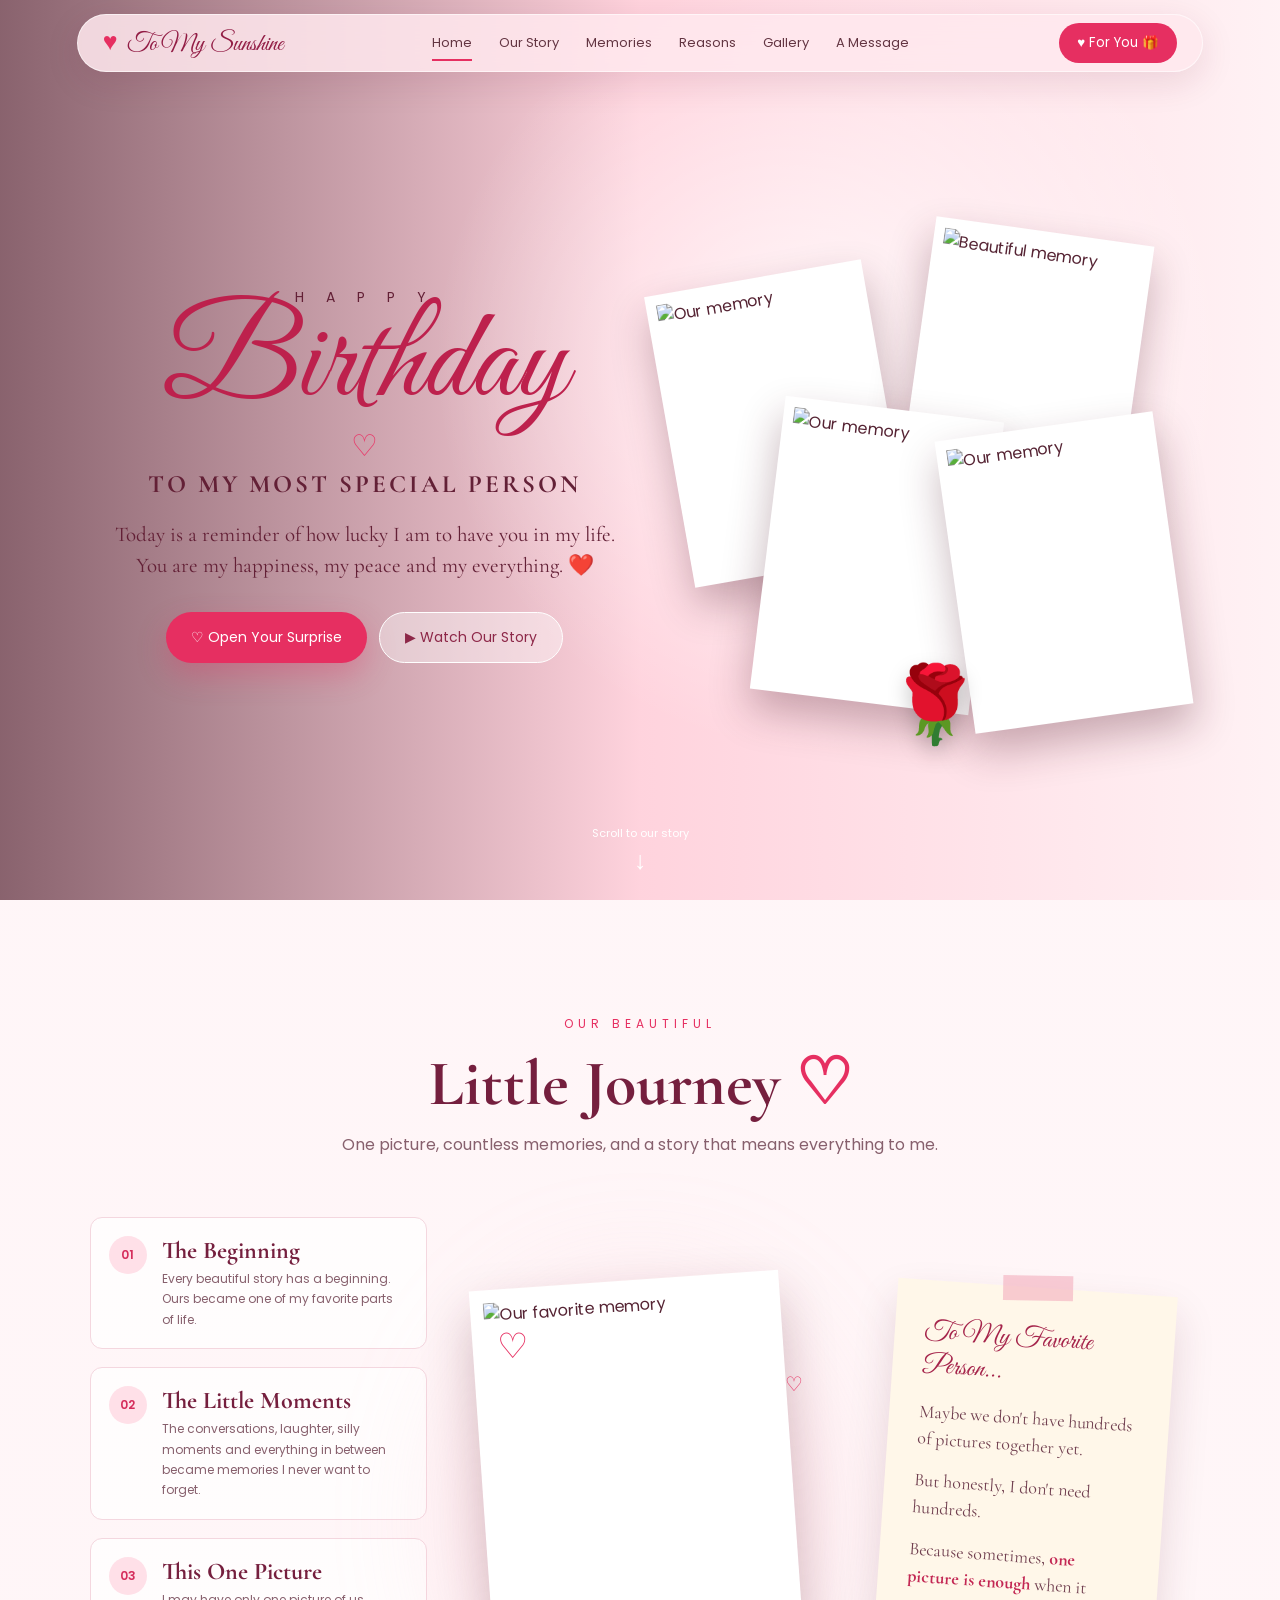
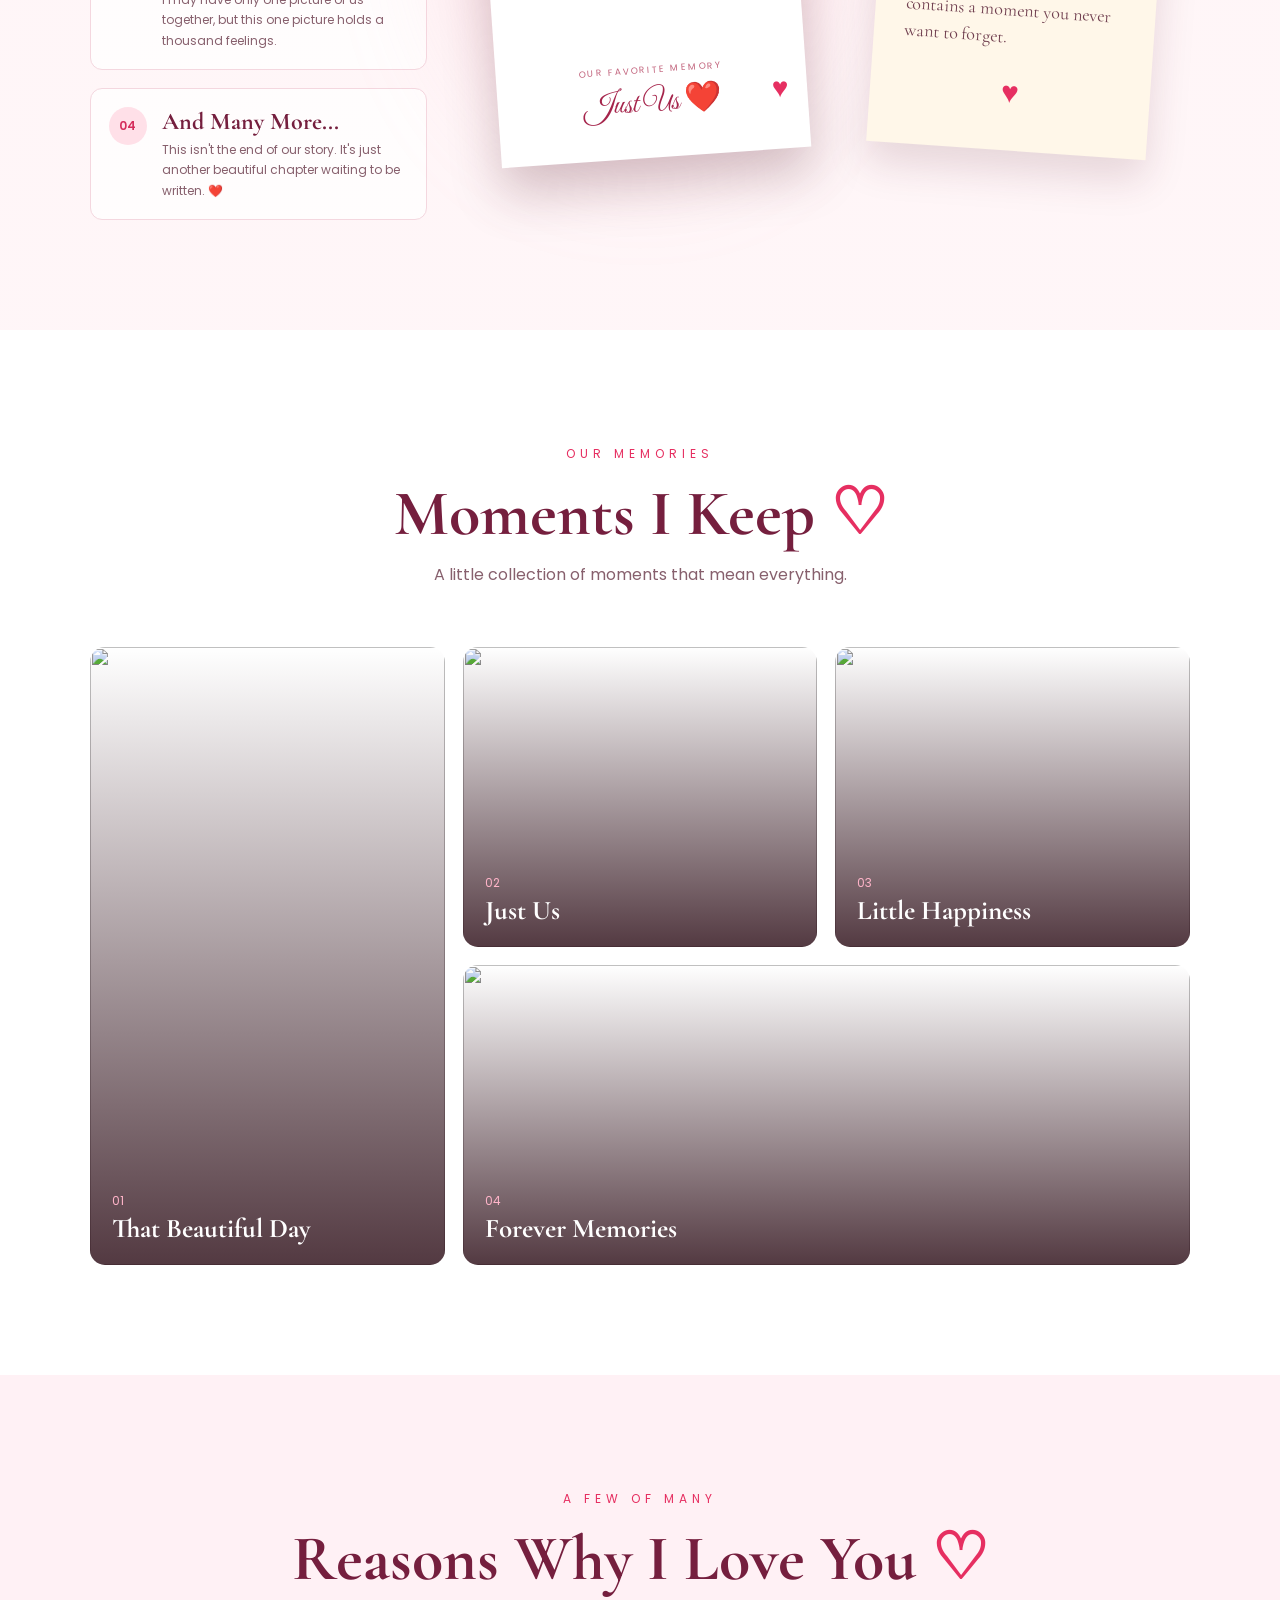
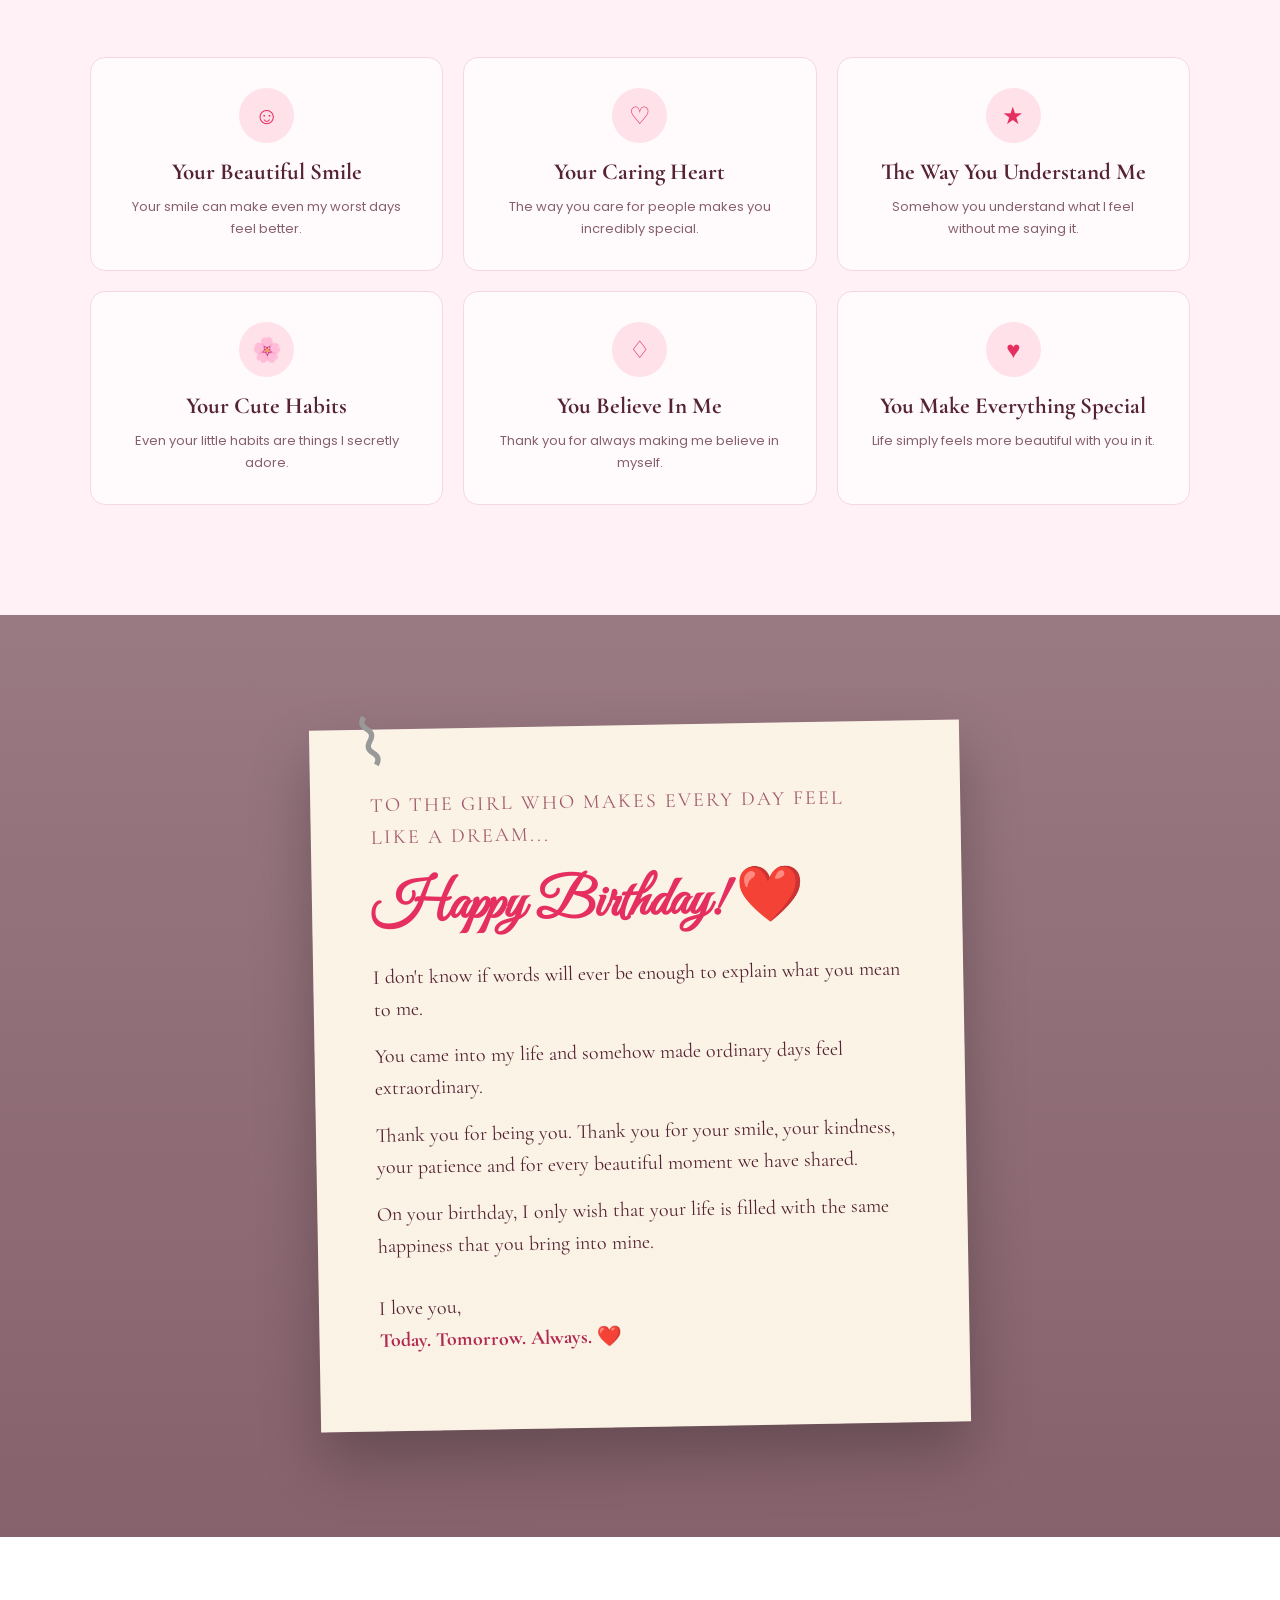
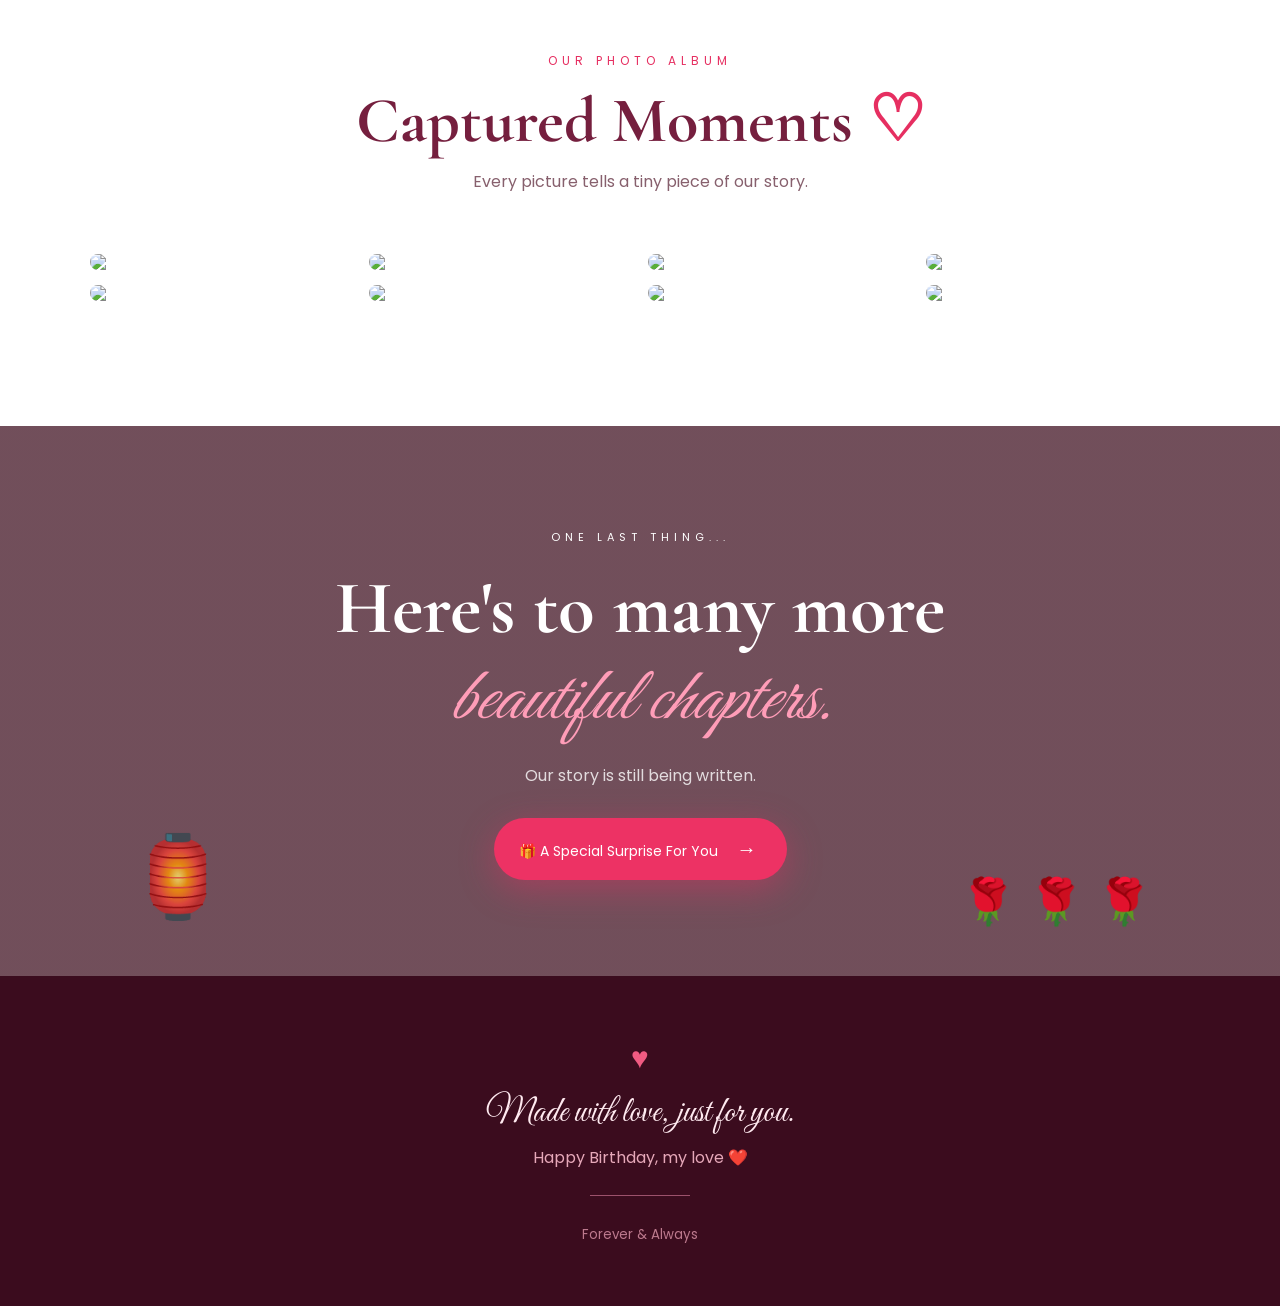
==== index.html @ 9d76958a "Add files via upload" ====
<!DOCTYPE html>
<html lang="en">
<head>
    <meta charset="UTF-8">
    <meta name="viewport" content="width=device-width, initial-scale=1.0">

    <title>To My Sunshine ❤️</title>

    <link rel="preconnect" href="https://fonts.googleapis.com">
    <link rel="preconnect" href="https://fonts.gstatic.com" crossorigin>

    <link href="https://fonts.googleapis.com/css2?family=Cormorant+Garamond:wght@400;500;600;700&family=Great+Vibes&family=Poppins:wght@300;400;500;600&display=swap" rel="stylesheet">

    <link rel="stylesheet" href="style.css">
</head>

<body>

    <!-- Floating Hearts -->
    <div class="hearts-container"></div>


    <!-- ================= NAVBAR ================= -->

    <header class="navbar">

        <div class="logo">
            <span>♥</span>
            To My Sunshine
        </div>

        <nav>
            <a href="#home" class="active">Home</a>
            <a href="#story">Our Story</a>
            <a href="#memories">Memories</a>
            <a href="#reasons">Reasons</a>
            <a href="#gallery">Gallery</a>
            <a href="#message">A Message</a>
        </nav>

        <button class="nav-surprise" onclick="openSurprise()">
            ♥ For You 🎁
        </button>

    </header>


    <!-- ================= HERO ================= -->

    <section class="hero" id="home">

        <div class="hero-overlay"></div>

        <div class="hero-content">

            <div class="hero-text">

                <p class="small-title">H A P P Y</p>

                <h1>Birthday</h1>

                <div class="underline-heart">♡</div>

                <h2>To My Most Special Person</h2>

                <p class="hero-description">
                    Today is a reminder of how lucky I am
                    to have you in my life.
                    You are my happiness,
                    my peace and my everything. ❤️
                </p>

                <div class="hero-buttons">

                    <button class="primary-btn" onclick="openSurprise()">
                        ♡ Open Your Surprise
                    </button>

                    <button class="secondary-btn" onclick="scrollToStory()">
                        ▶ Watch Our Story
                    </button>

                </div>

            </div>


            <!-- Hero Collage -->

            <div class="hero-collage">

                <div class="polaroid photo-one">
                    <img src="images/girl1.jpeg" alt="Our memory">
                </div>

                <div class="polaroid photo-two">
                    <img src="images/girl2.jpeg" alt="Beautiful memory">
                </div>

                <div class="polaroid photo-three">
                    <img src="images/memory1.jpeg" alt="Our memory">
                </div>

                <div class="polaroid photo-four">
                    <img src="images/memory2.jpeg" alt="Our memory">
                </div>

                <div class="rose-decoration">
                    🌹
                </div>

            </div>

        </div>

        <div class="scroll-indicator">
            <span>Scroll to our story</span>
            <div>↓</div>
        </div>

    </section>


    <!-- ================= STORY ================= -->

   
   <!-- ================= LITTLE JOURNEY ================= -->

<section class="story section" id="story">

    <div class="section-heading">

        <span>OUR BEAUTIFUL</span>

        <h2>Little Journey <i>♡</i></h2>

        <p>
            One picture, countless memories, and a story that means everything to me.
        </p>

    </div>


    <div class="love-journey">

        <!-- LEFT SIDE -->
        <div class="journey-content">

            <div class="journey-card">
                <span class="journey-number">01</span>

                <div>
                    <h3>The Beginning</h3>

                    <p>
                        Every beautiful story has a beginning.
                        Ours became one of my favorite parts of life.
                    </p>
                </div>
            </div>


            <div class="journey-card">
                <span class="journey-number">02</span>

                <div>
                    <h3>The Little Moments</h3>

                    <p>
                        The conversations, laughter, silly moments
                        and everything in between became memories
                        I never want to forget.
                    </p>
                </div>
            </div>


            <div class="journey-card">
                <span class="journey-number">03</span>

                <div>
                    <h3>This One Picture</h3>

                    <p>
                        I may have only one picture of us together,
                        but this one picture holds a thousand feelings.
                    </p>
                </div>
            </div>


            <div class="journey-card">
                <span class="journey-number">04</span>

                <div>
                    <h3>And Many More...</h3>

                    <p>
                        This isn't the end of our story.
                        It's just another beautiful chapter
                        waiting to be written. ❤️
                    </p>
                </div>
            </div>

        </div>


        <!-- CENTER PHOTO -->
        <div class="journey-photo">

            <div class="photo-glow"></div>

            <div class="journey-polaroid">

                <img
                    src="images/couple.jpeg"
                    alt="Our favorite memory"
                >

                <div class="photo-caption">
                    <span>OUR FAVORITE MEMORY</span>
                    <h3>Just Us ❤️</h3>
                </div>

            </div>

            <div class="photo-heart heart-one">♡</div>
            <div class="photo-heart heart-two">♥</div>
            <div class="photo-heart heart-three">♡</div>

        </div>


        <!-- RIGHT SIDE -->
        <div class="journey-note">

            <div class="note-paper">

                <span>To My Favorite Person...</span>

                <p>
                    Maybe we don't have hundreds of pictures
                    together yet.
                </p>

                <p>
                    But honestly, I don't need hundreds.
                </p>

                <p>
                    Because sometimes,
                    <strong>one picture is enough</strong>
                    when it contains a moment
                    you never want to forget.
                </p>

                <div class="note-heart">
                    ♥
                </div>

            </div>

        </div>

    </div>

</section>

    <!-- ================= MEMORIES ================= -->

    <section class="memories section" id="memories">

        <div class="section-heading">

            <span>OUR MEMORIES</span>

            <h2>Moments I Keep <i>♡</i></h2>

            <p>
                A little collection of moments that mean everything.
            </p>

        </div>


        <div class="memory-grid">

            <div class="memory-card large">
                <img src="images/memory1.jpeg">
                <div class="memory-caption">
                    <span>01</span>
                    <h3>That Beautiful Day</h3>
                </div>
            </div>


            <div class="memory-card">
                <img src="images/memory2.jpeg">
                <div class="memory-caption">
                    <span>02</span>
                    <h3>Just Us</h3>
                </div>
            </div>


            <div class="memory-card">
                <img src="images/memory3.jpeg">
                <div class="memory-caption">
                    <span>03</span>
                    <h3>Little Happiness</h3>
                </div>
            </div>


            <div class="memory-card wide">
                <img src="images/memory4.jpeg">
                <div class="memory-caption">
                    <span>04</span>
                    <h3>Forever Memories</h3>
                </div>
            </div>

        </div>

    </section>


    <!-- ================= REASONS ================= -->

    <section class="reasons section" id="reasons">

        <div class="section-heading">

            <span>A FEW OF MANY</span>

            <h2>Reasons Why I Love You <i>♡</i></h2>

        </div>


        <div class="reasons-grid">

            <div class="reason-card">

                <div class="reason-icon">☺</div>

                <h3>Your Beautiful Smile</h3>

                <p>
                    Your smile can make even my worst days feel better.
                </p>

            </div>


            <div class="reason-card">

                <div class="reason-icon">♡</div>

                <h3>Your Caring Heart</h3>

                <p>
                    The way you care for people makes you incredibly special.
                </p>

            </div>


            <div class="reason-card">

                <div class="reason-icon">★</div>

                <h3>The Way You Understand Me</h3>

                <p>
                    Somehow you understand what I feel without me saying it.
                </p>

            </div>


            <div class="reason-card">

                <div class="reason-icon">🌸</div>

                <h3>Your Cute Habits</h3>

                <p>
                    Even your little habits are things I secretly adore.
                </p>

            </div>


            <div class="reason-card">

                <div class="reason-icon">♢</div>

                <h3>You Believe In Me</h3>

                <p>
                    Thank you for always making me believe in myself.
                </p>

            </div>


            <div class="reason-card">

                <div class="reason-icon">♥</div>

                <h3>You Make Everything Special</h3>

                <p>
                    Life simply feels more beautiful with you in it.
                </p>

            </div>

        </div>

    </section>


    <!-- ================= LETTER ================= -->

    <section class="message section" id="message">

        <div class="letter-wrapper">

            <div class="paperclip">⌇</div>

            <div class="letter">

                <p class="letter-small">
                    TO THE GIRL WHO MAKES EVERY DAY FEEL LIKE A DREAM...
                </p>

                <h2>Happy Birthday! ❤️</h2>

                <p>
                    I don't know if words will ever be enough to explain
                    what you mean to me.
                </p>

                <p>
                    You came into my life and somehow made ordinary days
                    feel extraordinary.
                </p>

                <p>
                    Thank you for being you.
                    Thank you for your smile, your kindness,
                    your patience and for every beautiful moment
                    we have shared.
                </p>

                <p>
                    On your birthday, I only wish that your life
                    is filled with the same happiness that you bring
                    into mine.
                </p>

                <p class="signature">
                    I love you,<br>
                    <strong>Today. Tomorrow. Always. ❤️</strong>
                </p>

            </div>

        </div>

    </section>


    <!-- ================= GALLERY ================= -->

    <section class="gallery section" id="gallery">

        <div class="section-heading">

            <span>OUR PHOTO ALBUM</span>

            <h2>Captured Moments <i>♡</i></h2>

            <p>
                Every picture tells a tiny piece of our story.
            </p>

        </div>


        <div class="gallery-grid">

            <div class="gallery-item">
                <img src="images/girl1.jpeg" onclick="openLightbox(this)">
            </div>

            <div class="gallery-item">
                <img src="images/memory1.jpeg" onclick="openLightbox(this)">
            </div>

            <div class="gallery-item">
                <img src="images/memory2.jpeg" onclick="openLightbox(this)">
            </div>

            <div class="gallery-item">
                <img src="images/memory3.jpeg" onclick="openLightbox(this)">
            </div>

            <div class="gallery-item">
                <img src="images/memory4.jpeg" onclick="openLightbox(this)">
            </div>

            <div class="gallery-item">
                <img src="images/memory5.jpeg" onclick="openLightbox(this)">
            </div>

            <div class="gallery-item">
                <img src="images/memory6.jpeg" onclick="openLightbox(this)">
            </div>

            <div class="gallery-item">
                <img src="images/girl2.jpeg" onclick="openLightbox(this)">
            </div>

        </div>

    </section>


    <!-- ================= FINAL SURPRISE ================= -->

    <section class="final-surprise">

        <div class="lantern">🏮</div>

        <div class="final-content">

            <span>ONE LAST THING...</span>

            <h2>
                Here's to many more
                <em>beautiful chapters.</em>
            </h2>

            <p>
                Our story is still being written.
            </p>

            <button class="surprise-btn" onclick="openSurprise()">
                🎁 A Special Surprise For You
                <span>→</span>
            </button>

        </div>

        <div class="final-roses">
            🌹 🌹 🌹
        </div>

    </section>


    <!-- ================= FOOTER ================= -->

    <footer>

        <div class="footer-heart">♥</div>

        <h3>Made with love, just for you.</h3>

        <p>
            Happy Birthday, my love ❤️
        </p>

        <div class="footer-line"></div>

        <small>
            Forever & Always
        </small>

    </footer>


    <!-- ================= LIGHTBOX ================= -->

    <div class="lightbox" id="lightbox" onclick="closeLightbox()">

        <button class="close-lightbox">×</button>

        <img id="lightbox-image" src="" alt="Memory">

    </div>


    <!-- ================= SURPRISE MODAL ================= -->

    <div class="surprise-modal" id="surpriseModal">

        <div class="surprise-box">

            <button class="close-modal" onclick="closeSurprise()">
                ×
            </button>

            <div class="surprise-hearts">
                ❤️ 💕 ❤️
            </div>

            <p>MY FAVORITE PERSON</p>

            <h2>
                Happy Birthday,
                <span>Beautiful ❤️</span>
            </h2>

            <div class="cake">
                🎂
            </div>

            <p class="surprise-message">
                If I could give you one thing today,
                it would be the ability to see yourself
                through my eyes.

                Then you would finally understand
                how incredibly special you are to me.
            </p>

            <h3>
                I Love You More Than Words Can Say ❤️
            </h3>

            <button onclick="closeSurprise()" class="modal-button">
                Keep This Moment Forever ♡
            </button>

        </div>

    </div>


    <script src="script.js"></script>

</body>
</html>
---- style.css ----
/* =========================================
   GLOBAL
========================================= */

* {
    margin: 0;
    padding: 0;
    box-sizing: border-box;
}

html {
    scroll-behavior: smooth;
}

body {
    background: #fff5f7;
    color: #552333;
    font-family: "Poppins", sans-serif;
    overflow-x: hidden;
}

img {
    width: 100%;
    display: block;
}

button {
    font-family: inherit;
    cursor: pointer;
}

a {
    text-decoration: none;
    color: inherit;
}


/* =========================================
   COLORS
========================================= */

:root {
    --pink: #e62f61;
    --dark-pink: #921d45;
    --light-pink: #fff0f4;
    --cream: #fff9f4;
    --text: #552333;
    --soft-text: #87606d;
}


/* =========================================
   FLOATING HEARTS
========================================= */

.hearts-container {
    position: fixed;
    inset: 0;
    pointer-events: none;
    z-index: 999;
    overflow: hidden;
}

.floating-heart {
    position: absolute;
    bottom: -30px;
    color: #ed4774;
    font-size: 18px;
    animation: floatHeart linear forwards;
    opacity: 0.7;
}

@keyframes floatHeart {

    0% {
        transform: translateY(0) rotate(0);
        opacity: 0;
    }

    10% {
        opacity: 0.8;
    }

    100% {
        transform: translateY(-110vh) rotate(360deg);
        opacity: 0;
    }
}


/* =========================================
   NAVBAR
========================================= */

.navbar {
    position: fixed;
    top: 14px;
    left: 6%;
    right: 6%;
    height: 58px;

    display: flex;
    align-items: center;
    justify-content: space-between;

    padding: 0 25px;

    border: 1px solid rgba(255,255,255,0.6);

    background: rgba(255, 232, 238, 0.86);

    backdrop-filter: blur(15px);

    border-radius: 40px;

    z-index: 1000;

    box-shadow: 0 10px 35px rgba(111, 24, 54, 0.12);
}

.logo {
    font-family: "Great Vibes", cursive;
    font-size: 25px;
    color: var(--dark-pink);
}

.logo span {
    font-family: sans-serif;
    color: var(--pink);
    margin-right: 5px;
}

.navbar nav {
    display: flex;
    gap: 27px;
}

.navbar nav a {
    font-size: 13px;
    color: #633542;
    position: relative;
}

.navbar nav a::after {
    content: "";
    position: absolute;
    left: 0;
    bottom: -8px;
    width: 0;
    height: 2px;
    background: var(--pink);
    transition: 0.3s;
}

.navbar nav a:hover::after,
.navbar nav a.active::after {
    width: 100%;
}

.nav-surprise {
    border: 0;
    background: var(--pink);
    color: white;
    padding: 10px 18px;
    border-radius: 25px;
}


/* =========================================
   HERO
========================================= */

.hero {
    min-height: 100vh;

    position: relative;

    display: flex;
    align-items: center;

    padding: 120px 7% 70px;

    background:
        linear-gradient(
            90deg,
            rgba(74, 20, 36, 0.65),
            rgba(255, 170, 190, 0.45),
            rgba(255, 240, 243, 0.65)
        ),
        url("images/hero.jpeg");

    background-size: cover;
    background-position: center;
}

.hero-overlay {
    position: absolute;
    inset: 0;

    background:
        radial-gradient(
            circle at 65% 40%,
            rgba(255,255,255,0.75),
            transparent 40%
        );
}

.hero-content {
    width: 100%;
    max-width: 1400px;

    margin: auto;

    display: grid;
    grid-template-columns: 1fr 1fr;

    align-items: center;

    position: relative;
    z-index: 2;
}

.hero-text {
    text-align: center;
    color: #632036;
}

.small-title {
    letter-spacing: 9px;
    font-size: 14px;
}

.hero-text h1 {
    font-family: "Great Vibes", cursive;
    font-size: clamp(80px, 10vw, 145px);
    line-height: 0.9;
    color: #bd214d;
    font-weight: 400;
}

.underline-heart {
    font-size: 30px;
    color: #e93869;
}

.hero-text h2 {
    text-transform: uppercase;
    letter-spacing: 3px;
    font-family: "Cormorant Garamond", serif;
    font-size: 25px;
}

.hero-description {
    max-width: 530px;
    margin: 20px auto;
    font-family: "Cormorant Garamond", serif;
    font-size: 21px;
    line-height: 1.5;
}

.hero-buttons {
    display: flex;
    justify-content: center;
    gap: 12px;
    margin-top: 30px;
}

.primary-btn,
.secondary-btn {
    padding: 14px 25px;
    border-radius: 30px;
    font-size: 14px;
    transition: 0.3s;
}

.primary-btn {
    border: 0;
    background: #e62f61;
    color: white;
    box-shadow: 0 12px 30px rgba(230,47,97,0.3);
}

.secondary-btn {
    background: rgba(255,255,255,0.4);
    border: 1px solid white;
    color: #8d2748;
}

.primary-btn:hover,
.secondary-btn:hover {
    transform: translateY(-4px);
}


/* =========================================
   HERO COLLAGE
========================================= */

.hero-collage {
    height: 570px;
    position: relative;
}

.polaroid {
    position: absolute;
    width: 220px;
    padding: 10px 10px 35px;
    background: white;
    box-shadow: 0 20px 40px rgba(73, 21, 37, 0.3);
    transition: 0.5s;
}

.polaroid img {
    height: 250px;
    object-fit: cover;
}

.polaroid:hover {
    transform: rotate(0deg) scale(1.08) !important;
    z-index: 20;
}

.photo-one {
    left: 5%;
    top: 15%;
    transform: rotate(-10deg);
}

.photo-two {
    right: 10%;
    top: 7%;
    transform: rotate(8deg);
}

.photo-three {
    left: 23%;
    bottom: 10%;
    transform: rotate(7deg);
}

.photo-four {
    right: 3%;
    bottom: 7%;
    transform: rotate(-8deg);
}

.rose-decoration {
    position: absolute;
    bottom: 0;
    left: 45%;
    font-size: 75px;
    filter: drop-shadow(0 10px 10px rgba(0,0,0,0.2));
}


/* =========================================
   SCROLL
========================================= */

.scroll-indicator {
    position: absolute;
    bottom: 20px;
    left: 50%;
    transform: translateX(-50%);
    text-align: center;
    color: white;
    font-size: 11px;
}

.scroll-indicator div {
    font-size: 25px;
    animation: bounce 1.5s infinite;
}

@keyframes bounce {
    50% {
        transform: translateY(8px);
    }
}


/* =========================================
   SECTIONS
========================================= */

.section {
    padding: 110px 7%;
}

.section-heading {
    text-align: center;
    margin-bottom: 60px;
}

.section-heading span {
    letter-spacing: 5px;
    font-size: 12px;
    color: var(--pink);
}

.section-heading h2 {
    margin: 10px 0;
    font-family: "Cormorant Garamond", serif;
    font-size: clamp(42px, 5vw, 65px);
    color: #751f3e;
}

.section-heading h2 i {
    color: var(--pink);
    font-style: normal;
}

.section-heading p {
    color: var(--soft-text);
}


/* =========================================
   STORY
========================================= */

.story {
    background:
        linear-gradient(#fff6f8e8, #fff6f8e8),
        url("images/paper-texture.jpeg");

    position: relative;
}

.timeline {
    max-width: 1000px;
    margin: auto;
    position: relative;
}

.timeline-line {
    position: absolute;
    left: 50%;
    top: 0;
    bottom: 0;
    width: 2px;
    background: #f1a9bc;
}

.timeline-item {
    display: flex;
    justify-content: center;
    position: relative;
    margin: 45px 0;
}

.timeline-heart {
    position: absolute;
    left: 50%;
    transform: translateX(-50%);

    width: 38px;
    height: 38px;

    display: grid;
    place-items: center;

    background: white;
    border: 2px solid #f17b9b;
    color: var(--pink);

    border-radius: 50%;

    z-index: 2;
}

.timeline-card {
    width: 43%;
    background: rgba(255,255,255,0.9);
    padding: 12px;
    border-radius: 12px;
    box-shadow: 0 15px 35px rgba(90,30,50,0.1);
}

.timeline-card img {
    height: 170px;
    object-fit: cover;
    border-radius: 7px;
    margin-bottom: 15px;
}

.timeline-card span {
    color: var(--pink);
    font-size: 11px;
    letter-spacing: 2px;
}

.timeline-card h3 {
    font-family: "Cormorant Garamond", serif;
    font-size: 25px;
}

.timeline-card p {
    color: var(--soft-text);
    font-size: 13px;
    margin-top: 5px;
}


/* =========================================
   MEMORIES
========================================= */

.memories {
    background: #fff;
}

.memory-grid {
    max-width: 1200px;
    margin: auto;

    display: grid;
    grid-template-columns: repeat(3, 1fr);
    grid-auto-rows: 300px;
    gap: 18px;
}

.memory-card {
    position: relative;
    overflow: hidden;
    border-radius: 15px;
}

.memory-card.large {
    grid-row: span 2;
}

.memory-card.wide {
    grid-column: span 2;
}

.memory-card img {
    width: 100%;
    height: 100%;
    object-fit: cover;
    transition: 0.7s;
}

.memory-card:hover img {
    transform: scale(1.08);
}

.memory-card::after {
    content: "";
    position: absolute;
    inset: 0;
    background: linear-gradient(transparent, rgba(40, 8, 18, 0.8));
}

.memory-caption {
    position: absolute;
    z-index: 2;
    bottom: 20px;
    left: 22px;
    color: white;
}

.memory-caption span {
    color: #ffb4c9;
    font-size: 12px;
}

.memory-caption h3 {
    font-family: "Cormorant Garamond", serif;
    font-size: 27px;
}


/* =========================================
   REASONS
========================================= */

.reasons {
    background: #fff1f5;
}

.reasons-grid {
    max-width: 1100px;
    margin: auto;

    display: grid;
    grid-template-columns: repeat(3, 1fr);
    gap: 20px;
}

.reason-card {
    background: rgba(255,255,255,0.75);
    border: 1px solid #f5d8e1;
    border-radius: 15px;
    padding: 30px;
    text-align: center;

    transition: 0.4s;
}

.reason-card:hover {
    transform: translateY(-8px);
    box-shadow: 0 20px 35px rgba(130, 32, 62, 0.12);
}

.reason-icon {
    width: 55px;
    height: 55px;

    margin: auto auto 15px;

    border-radius: 50%;

    display: grid;
    place-items: center;

    background: #ffe1e9;
    color: var(--pink);

    font-size: 24px;
}

.reason-card h3 {
    font-family: "Cormorant Garamond", serif;
    font-size: 23px;
    margin-bottom: 10px;
}

.reason-card p {
    color: var(--soft-text);
    font-size: 13px;
    line-height: 1.7;
}


/* =========================================
   LETTER
========================================= */

.message {
    background:
        linear-gradient(
            rgba(69, 19, 34, 0.55),
            rgba(69, 19, 34, 0.65)
        ),
        url("images/romantic-background.jpeg");

    background-size: cover;
    background-position: center;

    min-height: 750px;

    display: flex;
    justify-content: center;
    align-items: center;
}

.letter-wrapper {
    position: relative;
}

.letter {
    width: min(650px, 90vw);
    padding: 60px;

    background:
        linear-gradient(
            rgba(255,248,234,0.96),
            rgba(255,248,234,0.96)
        );

    box-shadow: 0 30px 60px rgba(0,0,0,0.25);

    transform: rotate(-1deg);
}

.paperclip {
    position: absolute;
    top: -30px;
    left: 40px;
    z-index: 5;

    font-size: 65px;

    transform: rotate(-15deg);
    color: #999;
}

.letter-small {
    letter-spacing: 2px;
    font-size: 10px;
    color: #a35a6d;
}

.letter h2 {
    font-family: "Great Vibes", cursive;
    color: var(--pink);
    font-size: 55px;
    margin: 10px 0 20px;
}

.letter p {
    font-family: "Cormorant Garamond", serif;
    font-size: 20px;
    line-height: 1.6;
    margin-bottom: 15px;
}

.signature {
    margin-top: 30px;
}

.signature strong {
    color: #b12851;
}


/* =========================================
   GALLERY
========================================= */

.gallery {
    background: #fff;
}

.gallery-grid {
    max-width: 1200px;
    margin: auto;

    columns: 4 220px;
    column-gap: 15px;
}

.gallery-item {
    margin-bottom: 15px;
    break-inside: avoid;
    overflow: hidden;
    border-radius: 12px;
    cursor: pointer;
}

.gallery-item img {
    transition: 0.5s;
}

.gallery-item:hover img {
    transform: scale(1.06);
}


/* =========================================
   LIGHTBOX
========================================= */

.lightbox {
    position: fixed;
    inset: 0;

    background: rgba(20, 5, 10, 0.9);

    display: none;

    justify-content: center;
    align-items: center;

    z-index: 5000;

    padding: 30px;
}

.lightbox.show {
    display: flex;
}

.lightbox img {
    max-width: 90%;
    max-height: 90vh;
    width: auto;
    border-radius: 10px;
}

.close-lightbox {
    position: absolute;
    top: 25px;
    right: 35px;

    background: none;
    border: none;

    color: white;
    font-size: 45px;
}


/* =========================================
   FINAL SURPRISE
========================================= */

.final-surprise {
    min-height: 550px;

    position: relative;

    display: flex;
    justify-content: center;
    align-items: center;

    text-align: center;

    overflow: hidden;

    background:
        linear-gradient(
            rgba(53, 8, 24, 0.7),
            rgba(53, 8, 24, 0.7)
        ),
        url("images/final.jpeg");

    background-size: cover;
    background-position: center;

    color: white;
}

.final-content {
    max-width: 700px;
    z-index: 2;
}

.final-content span {
    letter-spacing: 5px;
    font-size: 11px;
}

.final-content h2 {
    font-family: "Cormorant Garamond", serif;
    font-size: clamp(45px, 6vw, 75px);
    margin: 15px 0;
}

.final-content h2 em {
    display: block;
    font-family: "Great Vibes", cursive;
    color: #ff9db8;
    font-weight: normal;
}

.final-content p {
    opacity: 0.8;
}

.surprise-btn {
    margin-top: 30px;

    padding: 16px 25px;

    border: none;
    border-radius: 40px;

    background: #ed3264;

    color: white;

    font-size: 14px;

    box-shadow: 0 10px 35px rgba(236,48,100,0.4);

    transition: 0.3s;
}

.surprise-btn:hover {
    transform: translateY(-5px) scale(1.03);
}

.surprise-btn span {
    margin-left: 15px;
    font-size: 20px;
}

.lantern {
    position: absolute;
    left: 10%;
    bottom: 40px;
    font-size: 80px;
    opacity: 0.8;
}

.final-roses {
    position: absolute;
    right: 10%;
    bottom: 40px;
    font-size: 45px;
}


/* =========================================
   FOOTER
========================================= */

footer {
    background: #3b0c1e;
    color: #ffeaf0;
    text-align: center;
    padding: 60px 20px;
}

.footer-heart {
    font-size: 30px;
    color: #f05b82;
}

footer h3 {
    font-family: "Great Vibes", cursive;
    font-size: 35px;
    font-weight: normal;
    margin: 10px 0;
}

footer p {
    color: #e6a8b9;
}

.footer-line {
    width: 100px;
    height: 1px;
    background: #9c526c;
    margin: 25px auto;
}

footer small {
    color: #bd7a8e;
}


/* =========================================
   SURPRISE MODAL
========================================= */

.surprise-modal {
    position: fixed;
    inset: 0;

    background: rgba(28, 3, 14, 0.75);

    display: none;

    justify-content: center;
    align-items: center;

    z-index: 6000;

    padding: 20px;

    backdrop-filter: blur(8px);
}

.surprise-modal.show {
    display: flex;
    animation: fadeIn 0.4s;
}

@keyframes fadeIn {
    from {
        opacity: 0;
    }

    to {
        opacity: 1;
    }
}

.surprise-box {
    position: relative;

    width: min(600px, 95vw);

    padding: 55px 40px;

    text-align: center;

    background:
        linear-gradient(
            145deg,
            #fff5f7,
            #fff
        );

    border-radius: 25px;

    box-shadow: 0 40px 100px rgba(0,0,0,0.4);

    animation: popup 0.5s;
}

@keyframes popup {

    from {
        transform: scale(0.7) translateY(40px);
        opacity: 0;
    }

    to {
        transform: scale(1) translateY(0);
        opacity: 1;
    }

}

.close-modal {
    position: absolute;
    right: 20px;
    top: 15px;

    border: none;
    background: none;

    font-size: 30px;

    color: #9b4a61;
}

.surprise-hearts {
    font-size: 30px;
    margin-bottom: 20px;
}

.surprise-box > p:first-of-type {
    letter-spacing: 3px;
    color: var(--pink);
    font-size: 11px;
}

.surprise-box h2 {
    font-family: "Great Vibes", cursive;
    font-size: 55px;
    color: #9b2148;
    font-weight: normal;
}

.surprise-box h2 span {
    color: var(--pink);
}

.cake {
    font-size: 70px;
    margin: 20px;
    animation: cakeBounce 1.5s infinite;
}

@keyframes cakeBounce {

    50% {
        transform: translateY(-8px);
    }

}

.surprise-message {
    max-width: 450px;
    margin: auto;

    font-family: "Cormorant Garamond", serif;
    font-size: 20px;
    line-height: 1.6;

    color: #714050;
}

.surprise-box h3 {
    margin: 25px 0;
    color: #a5244b;
}

.modal-button {
    border: none;

    background: var(--pink);
    color: white;

    padding: 13px 25px;

    border-radius: 30px;
}


/* =========================================
   RESPONSIVE
========================================= */

@media (max-width: 1000px) {

    .navbar {
        left: 3%;
        right: 3%;
    }

    .navbar nav {
        display: none;
    }

    .hero-content {
        grid-template-columns: 1fr;
    }

    .hero {
        padding-top: 130px;
    }

    .hero-collage {
        margin-top: 40px;
        height: 430px;
    }

    .polaroid {
        width: 170px;
    }

    .polaroid img {
        height: 190px;
    }

    .photo-one {
        left: 5%;
    }

    .photo-two {
        right: 5%;
    }

    .photo-three {
        left: 25%;
    }

    .photo-four {
        right: 10%;
    }

    .reasons-grid {
        grid-template-columns: repeat(2, 1fr);
    }

}


@media (max-width: 700px) {

    .navbar {
        height: 52px;
        padding: 0 15px;
    }

    .logo {
        font-size: 22px;
    }

    .nav-surprise {
        padding: 8px 13px;
        font-size: 11px;
    }

    .hero-text h1 {
        font-size: 80px;
    }

    .hero-text h2 {
        font-size: 18px;
    }

    .hero-description {
        font-size: 18px;
    }

    .hero-buttons {
        flex-direction: column;
        align-items: center;
    }

    .primary-btn,
    .secondary-btn {
        width: 240px;
    }

    .hero-collage {
        height: 360px;
    }

    .polaroid {
        width: 135px;
        padding: 7px 7px 25px;
    }

    .polaroid img {
        height: 145px;
    }

    .rose-decoration {
        font-size: 50px;
    }

    .timeline-line {
        left: 18px;
    }

    .timeline-heart {
        left: 18px;
    }

    .timeline-card {
        width: calc(100% - 55px);
        margin-left: 55px;
    }

    .memory-grid {
        grid-template-columns: 1fr;
        grid-auto-rows: 280px;
    }

    .memory-card.large,
    .memory-card.wide {
        grid-row: span 1;
        grid-column: span 1;
    }

    .reasons-grid {
        grid-template-columns: 1fr;
    }

    .section {
        padding: 80px 5%;
    }

    .letter {
        padding: 35px 25px;
    }

    .letter h2 {
        font-size: 45px;
    }

    .letter p {
        font-size: 18px;
    }

    .lantern {
        left: 3%;
        font-size: 50px;
    }

    .final-roses {
        right: 3%;
        font-size: 25px;
    }

    .surprise-box {
        padding: 40px 20px;
    }

    .surprise-box h2 {
        font-size: 43px;
    }

}
/* =========================================
   NEW LITTLE JOURNEY
========================================= */

.love-journey {
    max-width: 1250px;
    margin: auto;

    display: grid;
    grid-template-columns: 1fr 1fr 1fr;

    align-items: center;

    gap: 45px;

    position: relative;
}


/* LEFT JOURNEY */

.journey-content {
    display: flex;
    flex-direction: column;
    gap: 18px;
}

.journey-card {
    display: flex;
    gap: 15px;

    padding: 18px;

    background: rgba(255,255,255,0.75);

    border: 1px solid #f4d7df;

    border-radius: 12px;

    transition: 0.4s;
}

.journey-card:hover {
    transform: translateX(8px);

    box-shadow:
        0 15px 30px rgba(130, 32, 62, 0.12);
}

.journey-number {
    min-width: 38px;
    height: 38px;

    display: grid;
    place-items: center;

    border-radius: 50%;

    background: #ffe0e8;

    color: #d52d5c;

    font-size: 12px;

    font-weight: 600;
}

.journey-card h3 {
    font-family: "Cormorant Garamond", serif;

    font-size: 24px;

    color: #751f3e;

    margin-bottom: 4px;
}

.journey-card p {
    font-size: 12px;

    line-height: 1.7;

    color: #87606d;
}


/* =========================================
   CENTER PHOTO
========================================= */

.journey-photo {
    position: relative;

    min-height: 540px;

    display: flex;

    justify-content: center;

    align-items: center;
}


/* soft glow behind photo */

.photo-glow {
    position: absolute;

    width: 330px;
    height: 420px;

    background: #f7b3c4;

    filter: blur(70px);

    opacity: 0.35;

    border-radius: 50%;
}


/* Polaroid */

.journey-polaroid {
    width: 310px;

    padding: 13px 13px 35px;

    background: #fff;

    box-shadow:
        0 25px 50px rgba(85, 27, 45, 0.25);

    transform: rotate(-4deg);

    position: relative;

    z-index: 2;

    transition: 0.5s;
}

.journey-polaroid:hover {
    transform: rotate(0deg) scale(1.04);
}

.journey-polaroid img {
    width: 100%;

    height: 350px;

    object-fit: cover;

    display: block;
}

.photo-caption {
    text-align: center;

    padding-top: 12px;
}

.photo-caption span {
    font-size: 9px;

    letter-spacing: 2px;

    color: #c2647d;
}

.photo-caption h3 {
    font-family: "Great Vibes", cursive;

    font-size: 30px;

    font-weight: normal;

    color: #a5244b;

    margin-top: 3px;
}


/* floating hearts */

.photo-heart {
    position: absolute;

    color: #e62f61;

    z-index: 4;

    font-size: 35px;

    animation: floatingHeart 3s ease-in-out infinite;
}

.heart-one {
    top: 70px;
    left: 25px;
}

.heart-two {
    bottom: 80px;
    right: 20px;

    font-size: 28px;

    animation-delay: 1s;
}

.heart-three {
    top: 120px;
    right: 5px;

    font-size: 20px;

    animation-delay: 1.7s;
}

@keyframes floatingHeart {

    0%,
    100% {
        transform: translateY(0) rotate(-10deg);
    }

    50% {
        transform: translateY(-15px) rotate(10deg);
    }

}


/* =========================================
   RIGHT NOTE
========================================= */

.journey-note {
    display: flex;

    justify-content: center;
}

.note-paper {
    width: 280px;

    padding: 35px 30px;

    background: #fff7e9;

    box-shadow:
        0 20px 40px rgba(85, 27, 45, 0.15);

    transform: rotate(4deg);

    position: relative;
}

.note-paper::before {
    content: "";

    position: absolute;

    top: -12px;

    left: 50%;

    transform: translateX(-50%);

    width: 70px;
    height: 25px;

    background: rgba(245, 180, 194, 0.65);

    transform: translateX(-50%) rotate(-3deg);
}

.note-paper > span {
    font-family: "Great Vibes", cursive;

    font-size: 27px;

    color: #a5244b;
}

.note-paper p {
    font-family: "Cormorant Garamond", serif;

    font-size: 18px;

    line-height: 1.5;

    color: #714050;

    margin-top: 15px;
}

.note-paper strong {
    color: #c32854;
}

.note-heart {
    text-align: center;

    color: #e62f61;

    font-size: 30px;

    margin-top: 20px;
}


/* =========================================
   MOBILE
========================================= */

@media (max-width: 1000px) {

    .love-journey {
        grid-template-columns: 1fr 1fr;
    }

    .journey-photo {
        grid-column: 1 / -1;

        grid-row: 1;
    }

    .journey-content {
        grid-column: 1;
    }

    .journey-note {
        grid-column: 2;
    }

}


@media (max-width: 700px) {

    .love-journey {
        display: flex;

        flex-direction: column;

        gap: 35px;
    }

    .journey-photo {
        order: -1;

        width: 100%;

        min-height: 450px;
    }

    .journey-polaroid {
        width: 270px;
    }

    .journey-polaroid img {
        height: 300px;
    }

    .journey-content,
    .journey-note {
        width: 100%;
    }

    .note-paper {
        width: 90%;

        transform: rotate(2deg);
    }

}
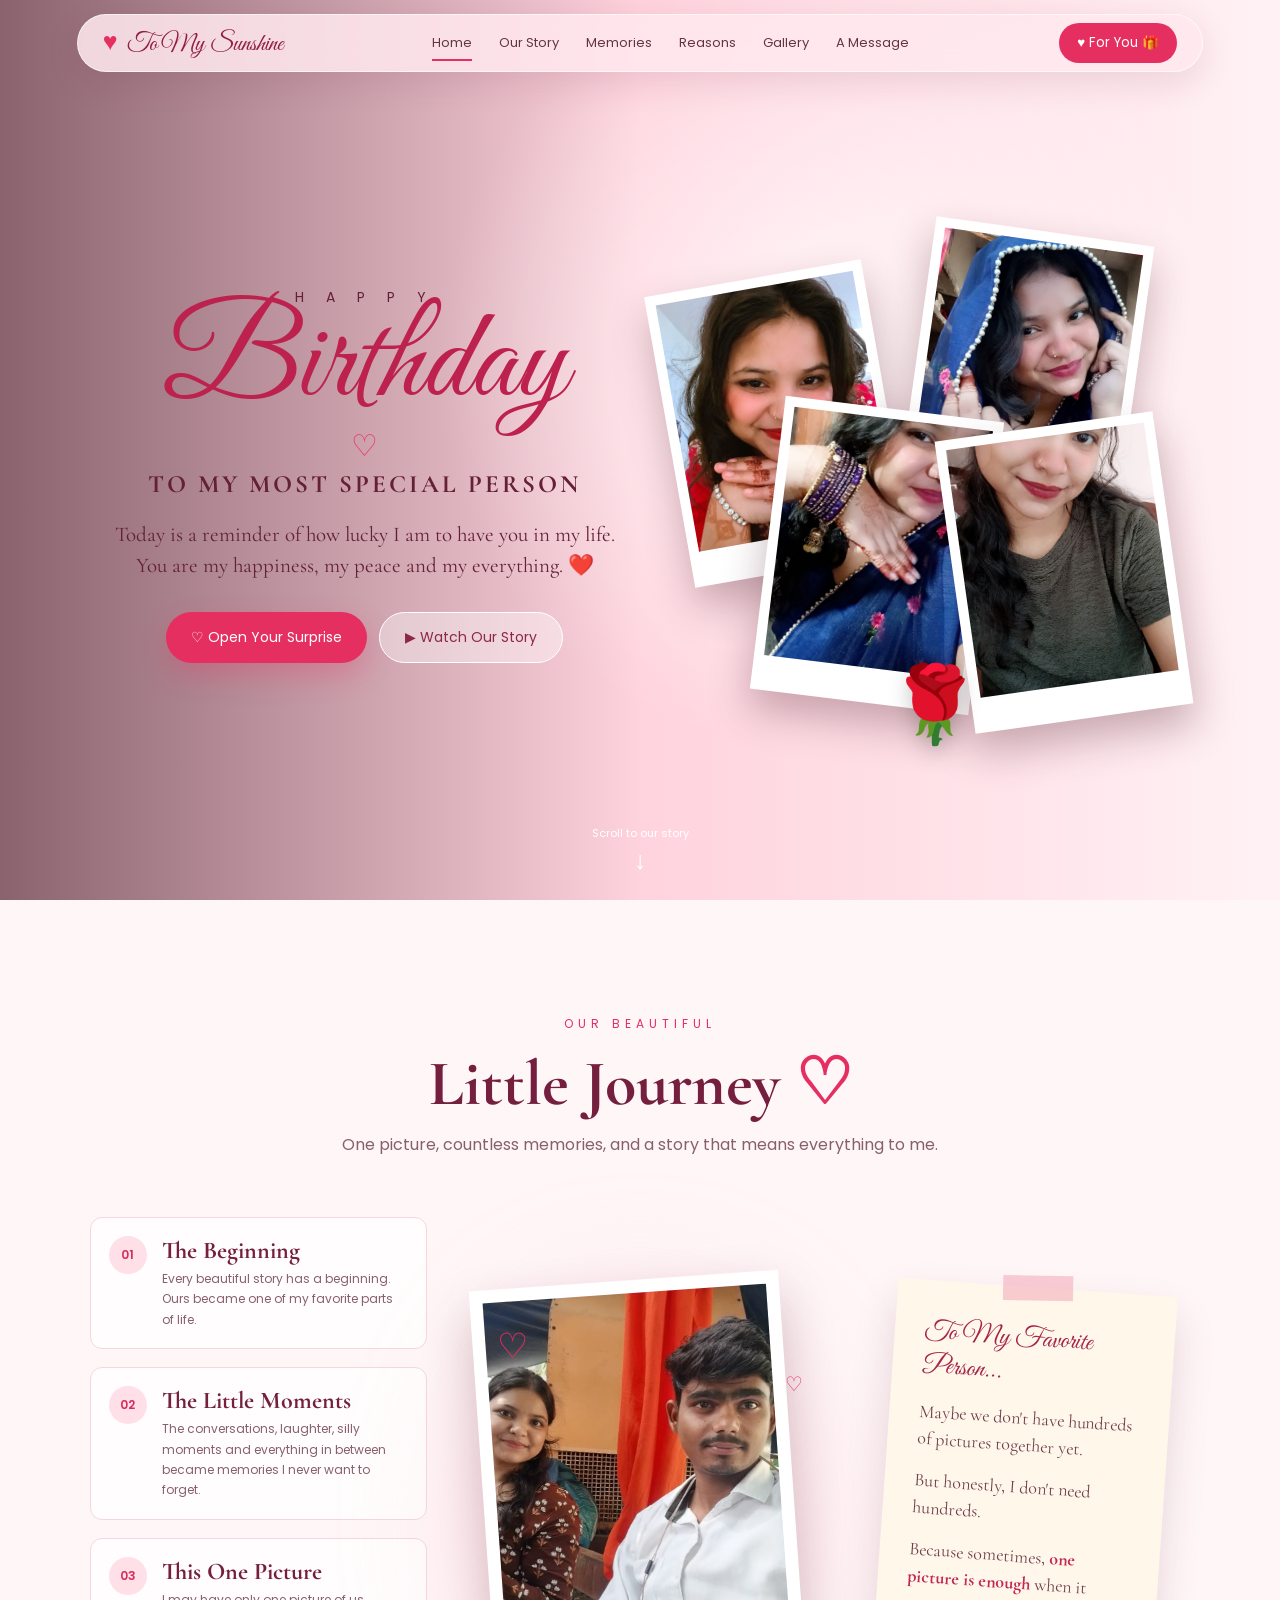
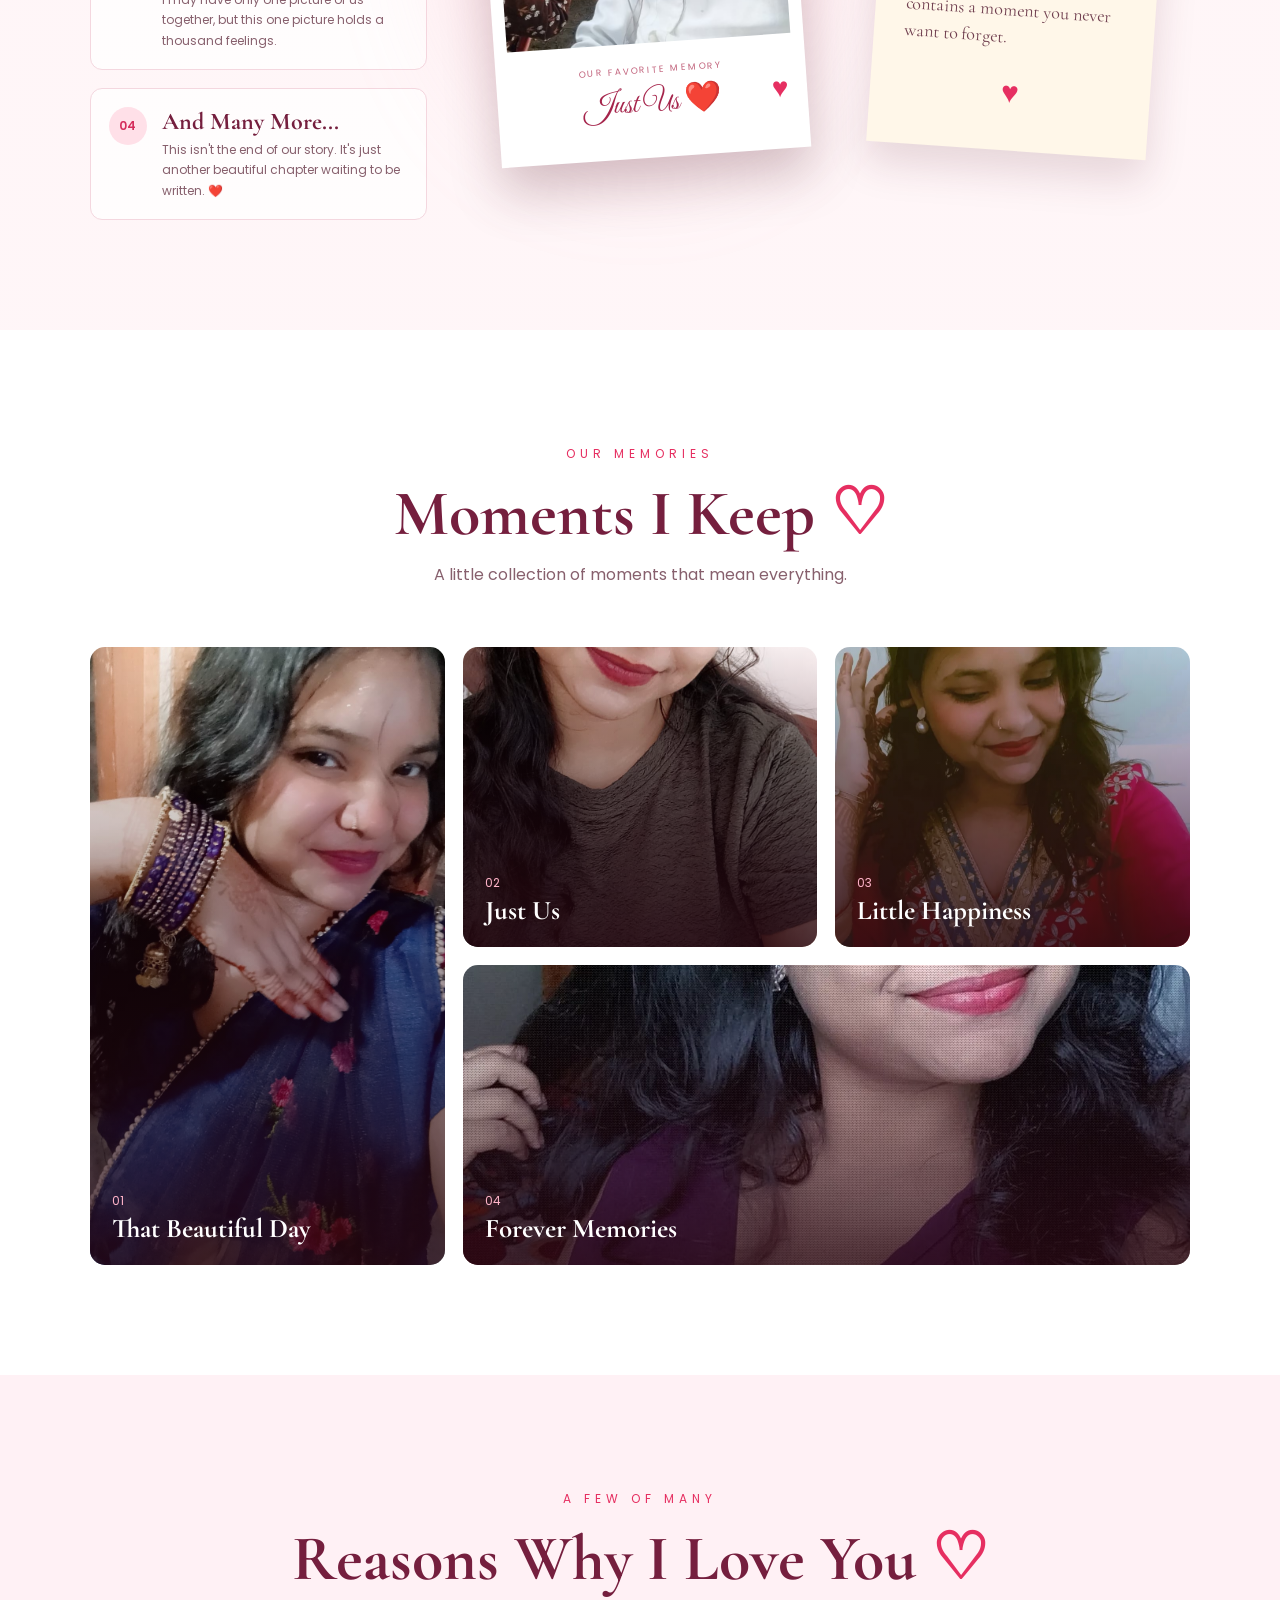
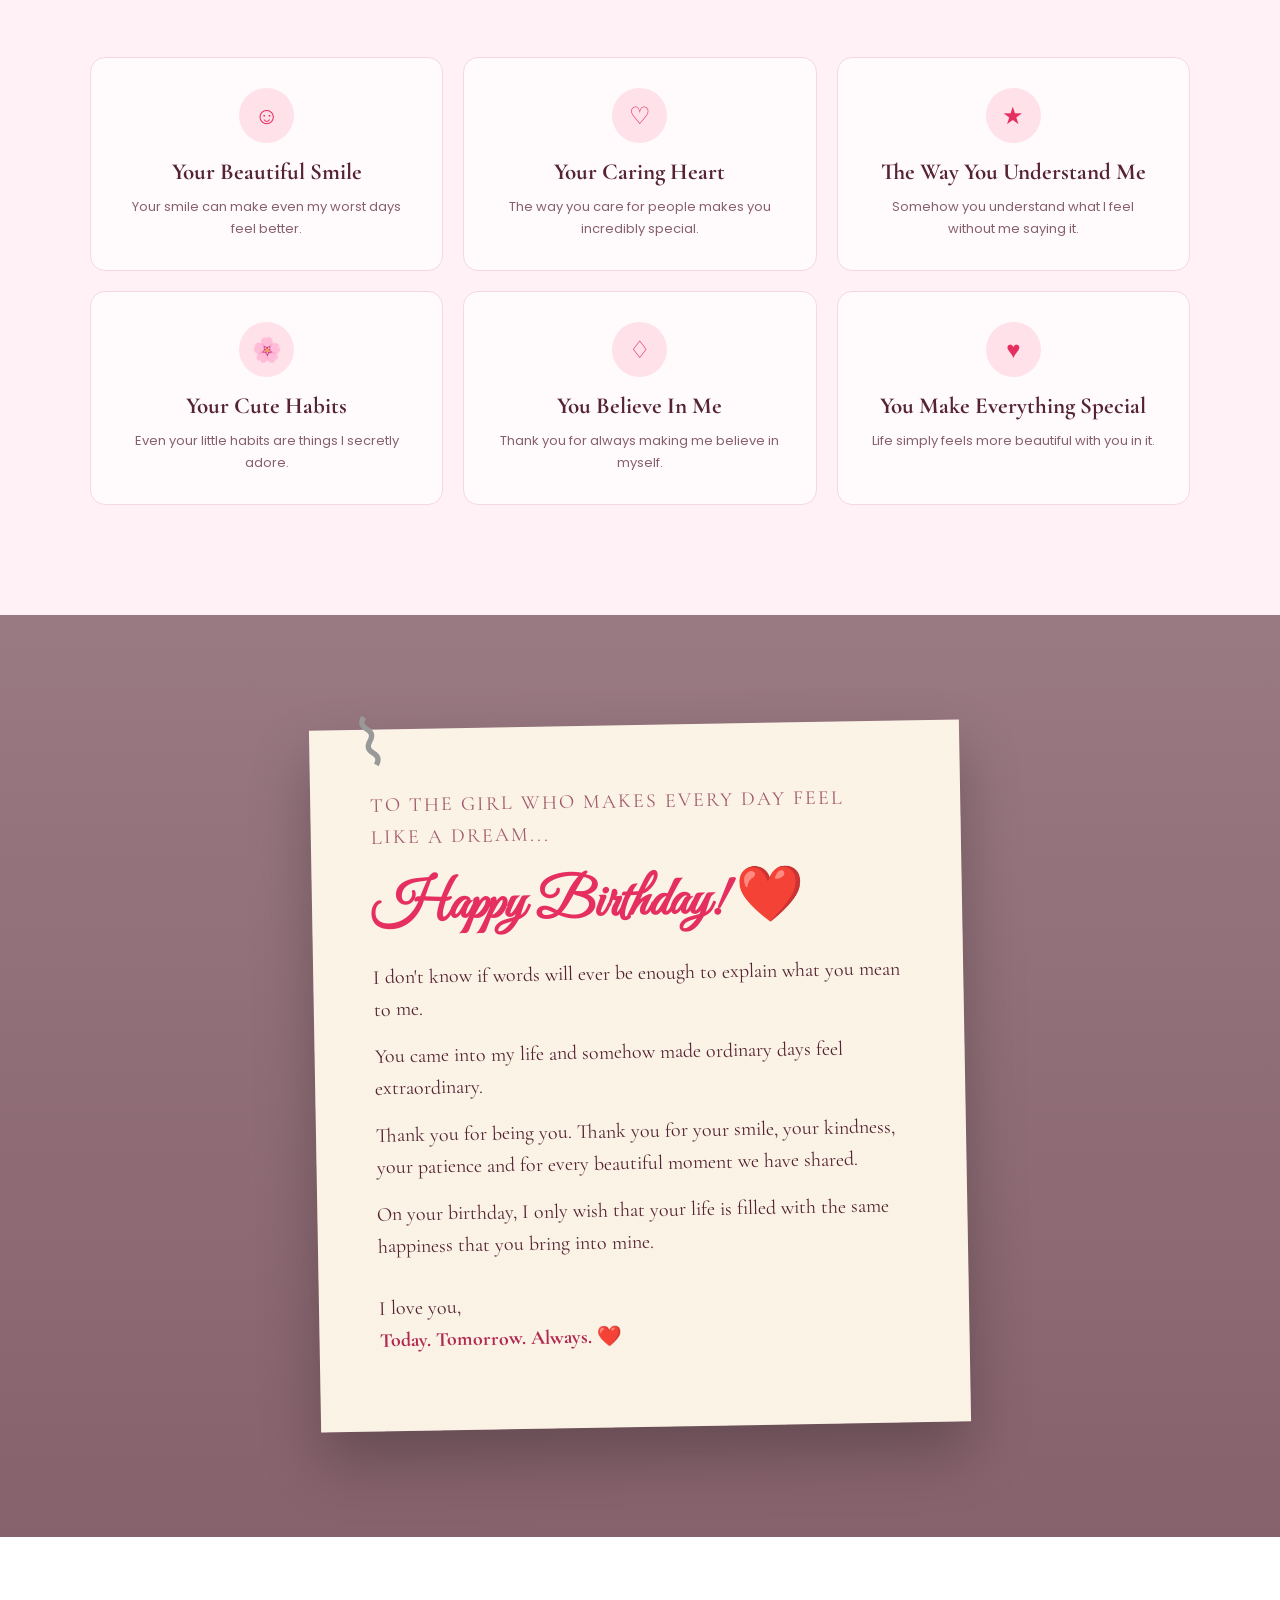
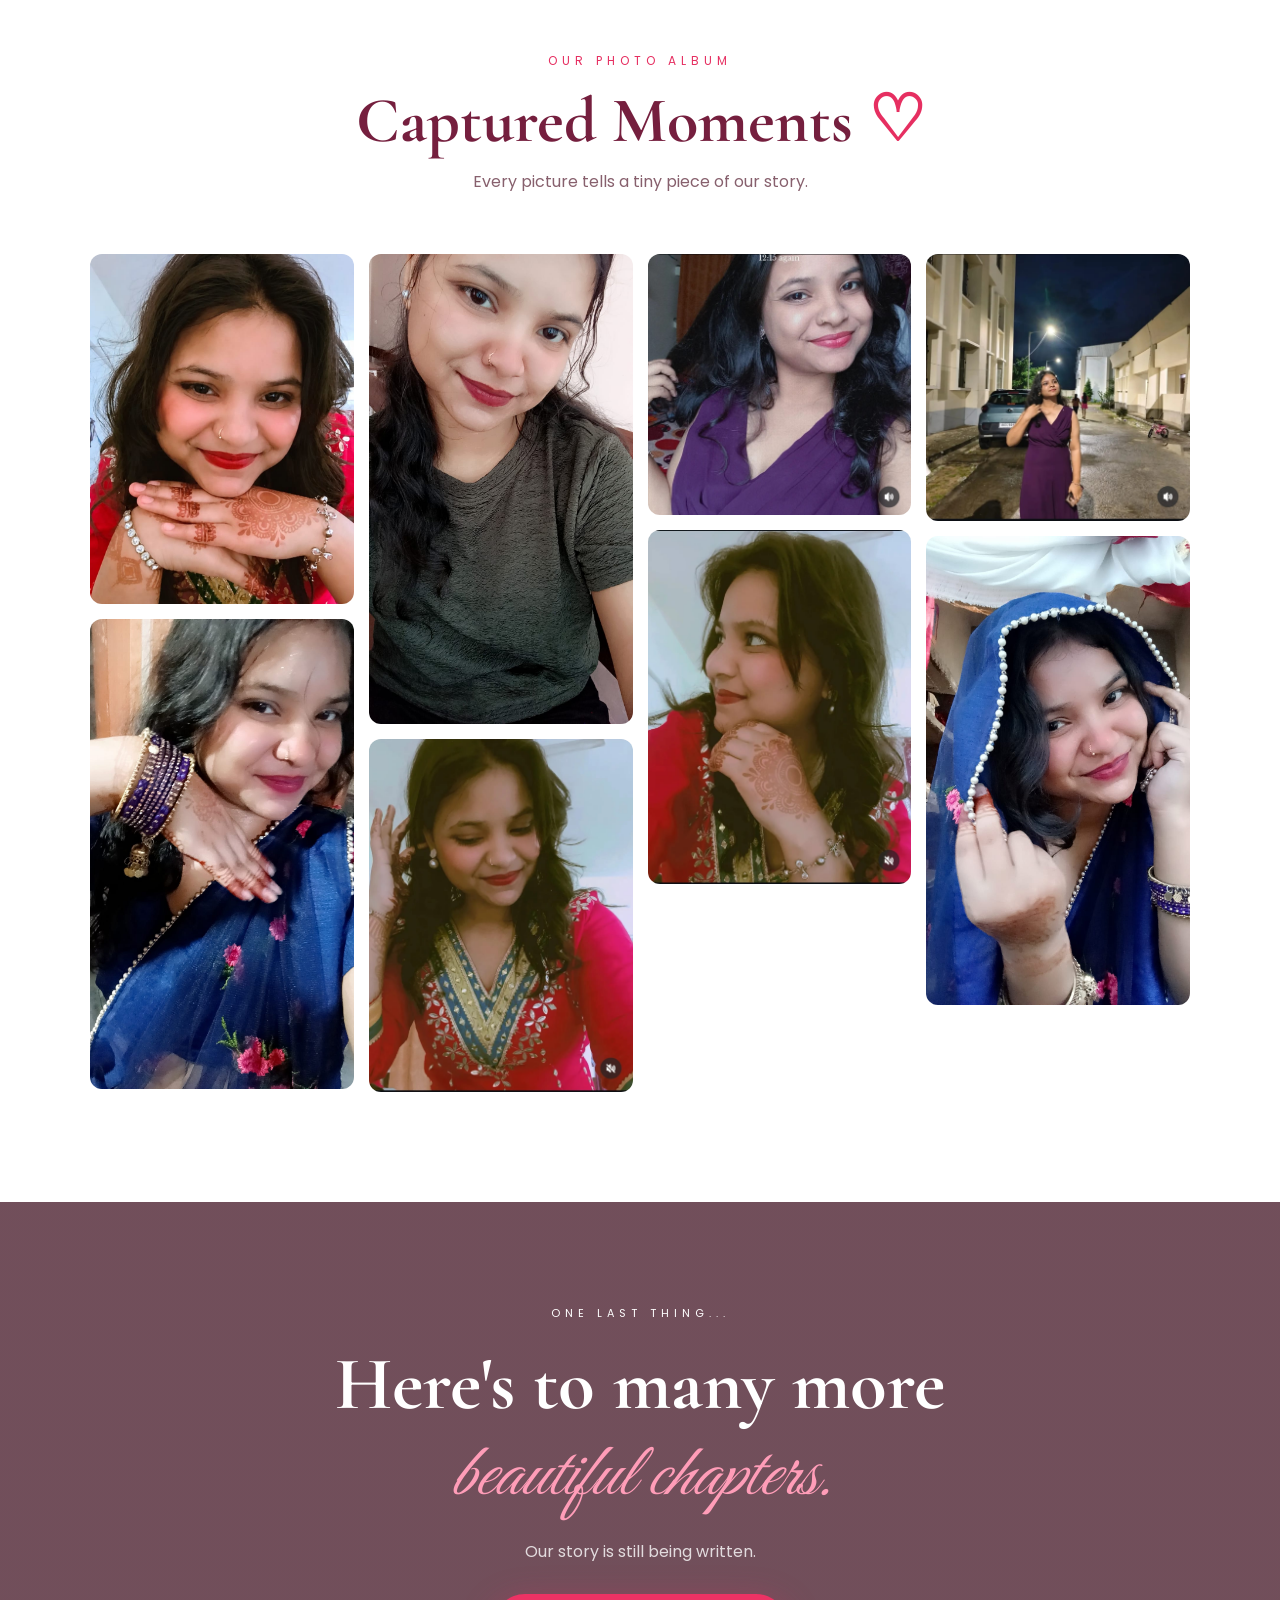
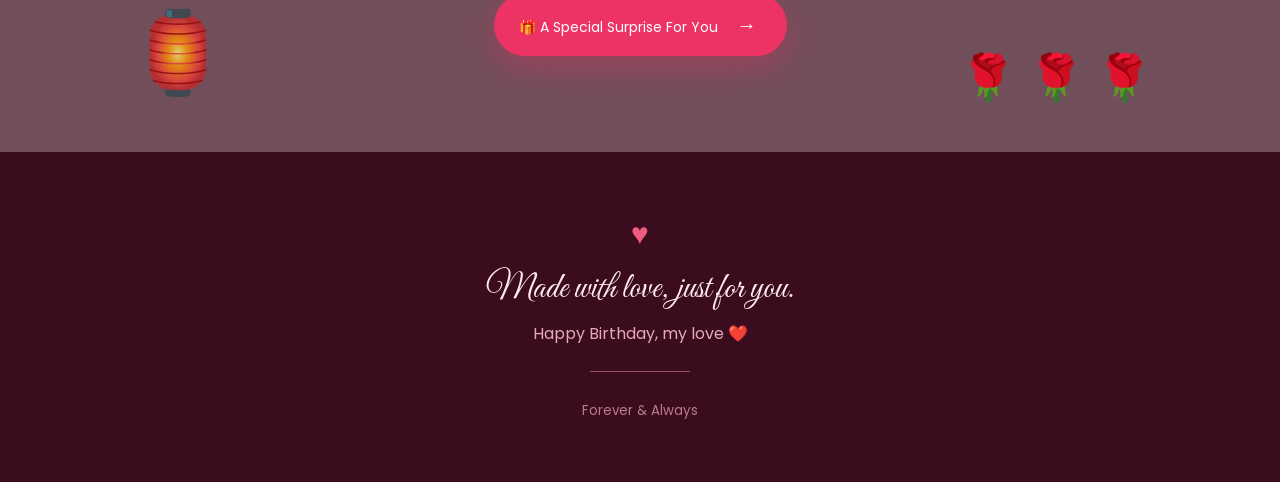
==== commit b8b63db3: "Update index.html" ====
--- a/index.html
+++ b/index.html
@@ -15,6 +15,9 @@
 </head>
 
 <body>
+   <audio id="bgMusic" autoplay loop>
+    <source src="birthday-song.mp3" type="audio/mpeg">
+</audio>
 
     <!-- Floating Hearts -->
     <div class="hearts-container"></div>
@@ -645,4 +648,4 @@
     <script src="script.js"></script>
 
 </body>
-</html>+</html>
